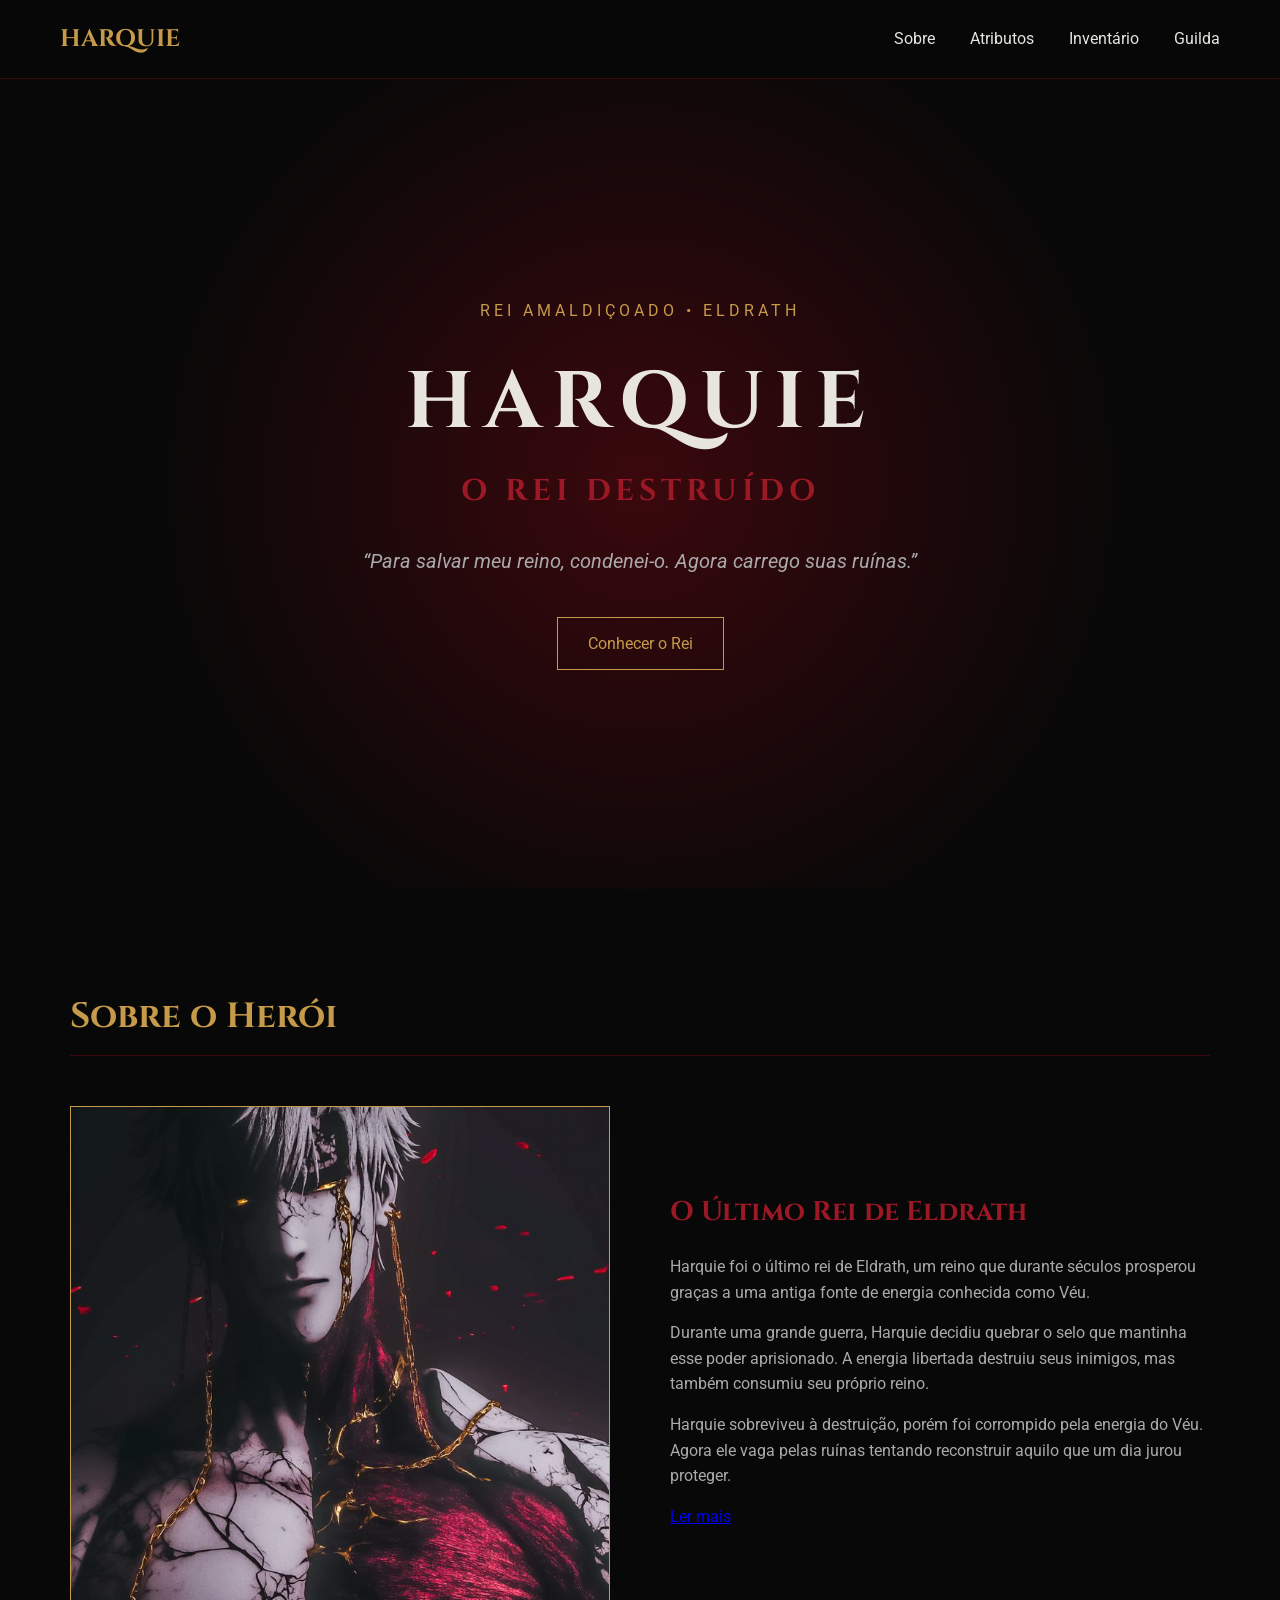
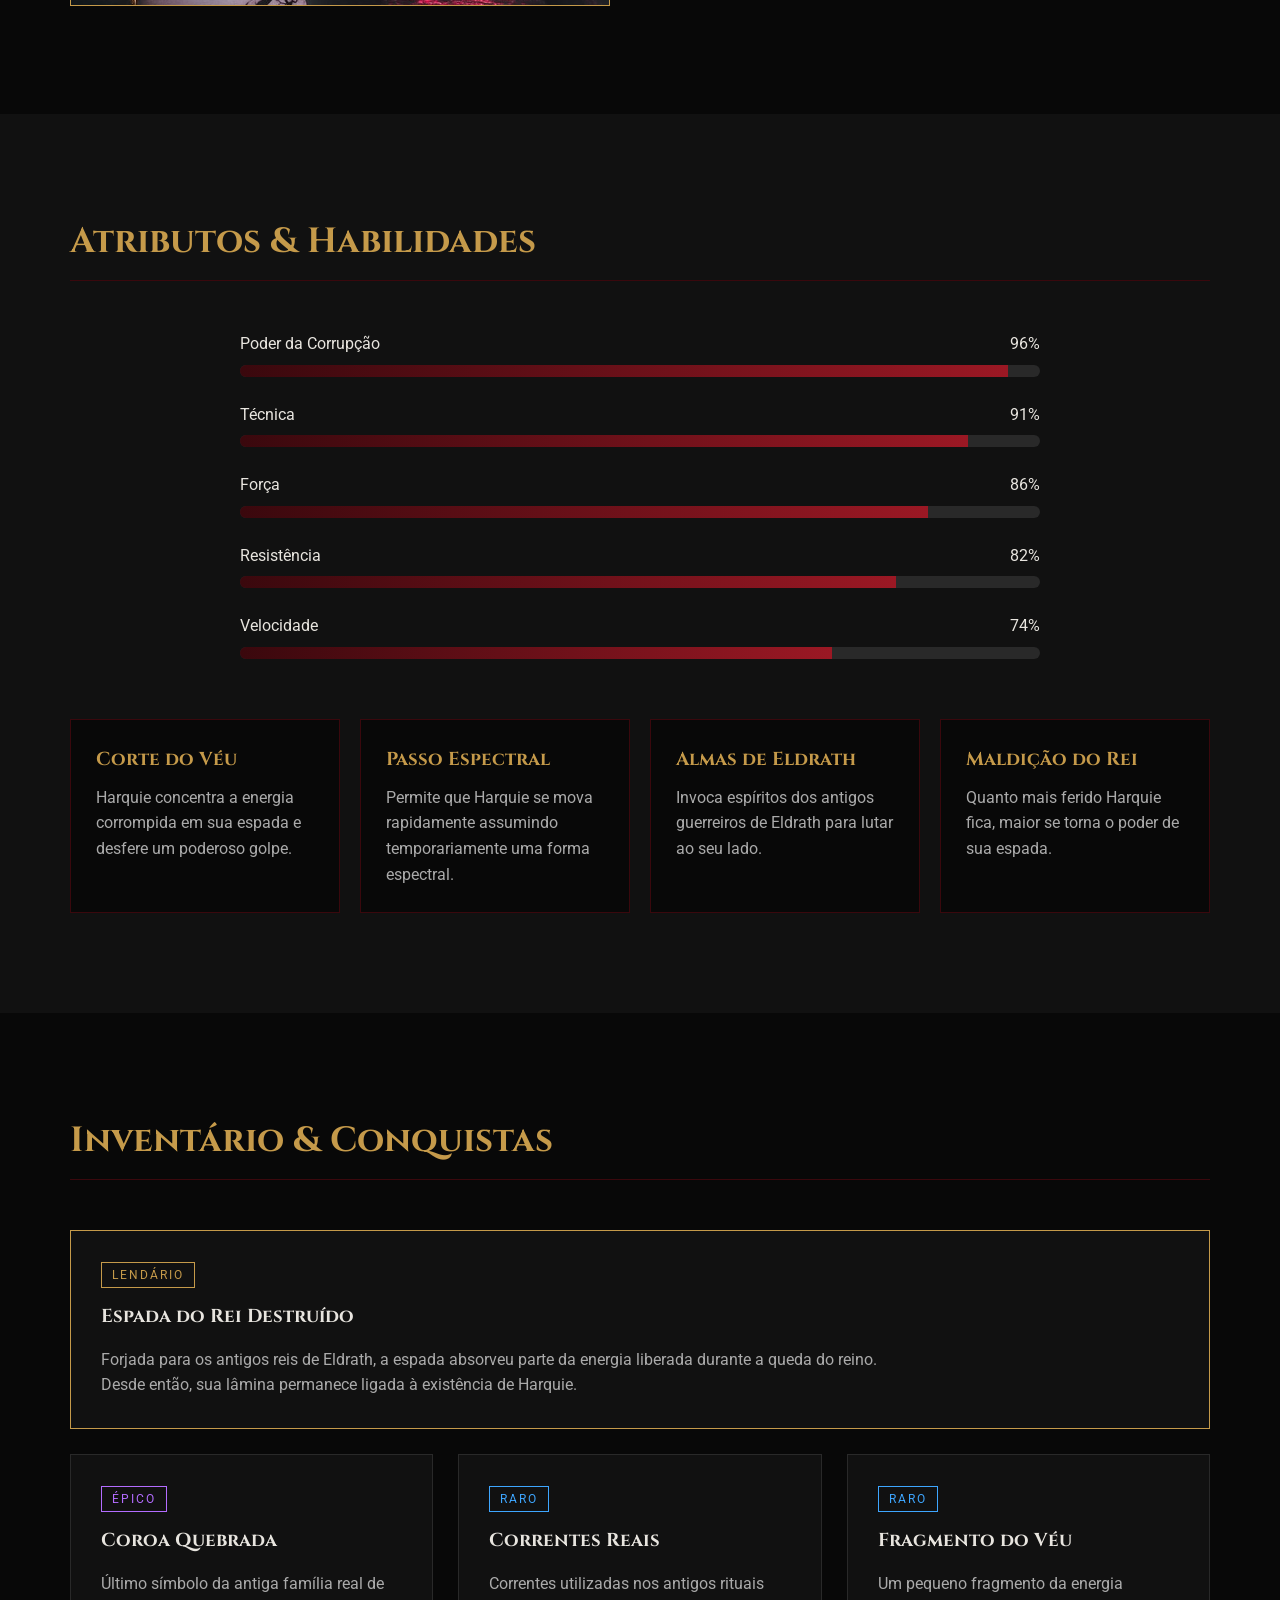
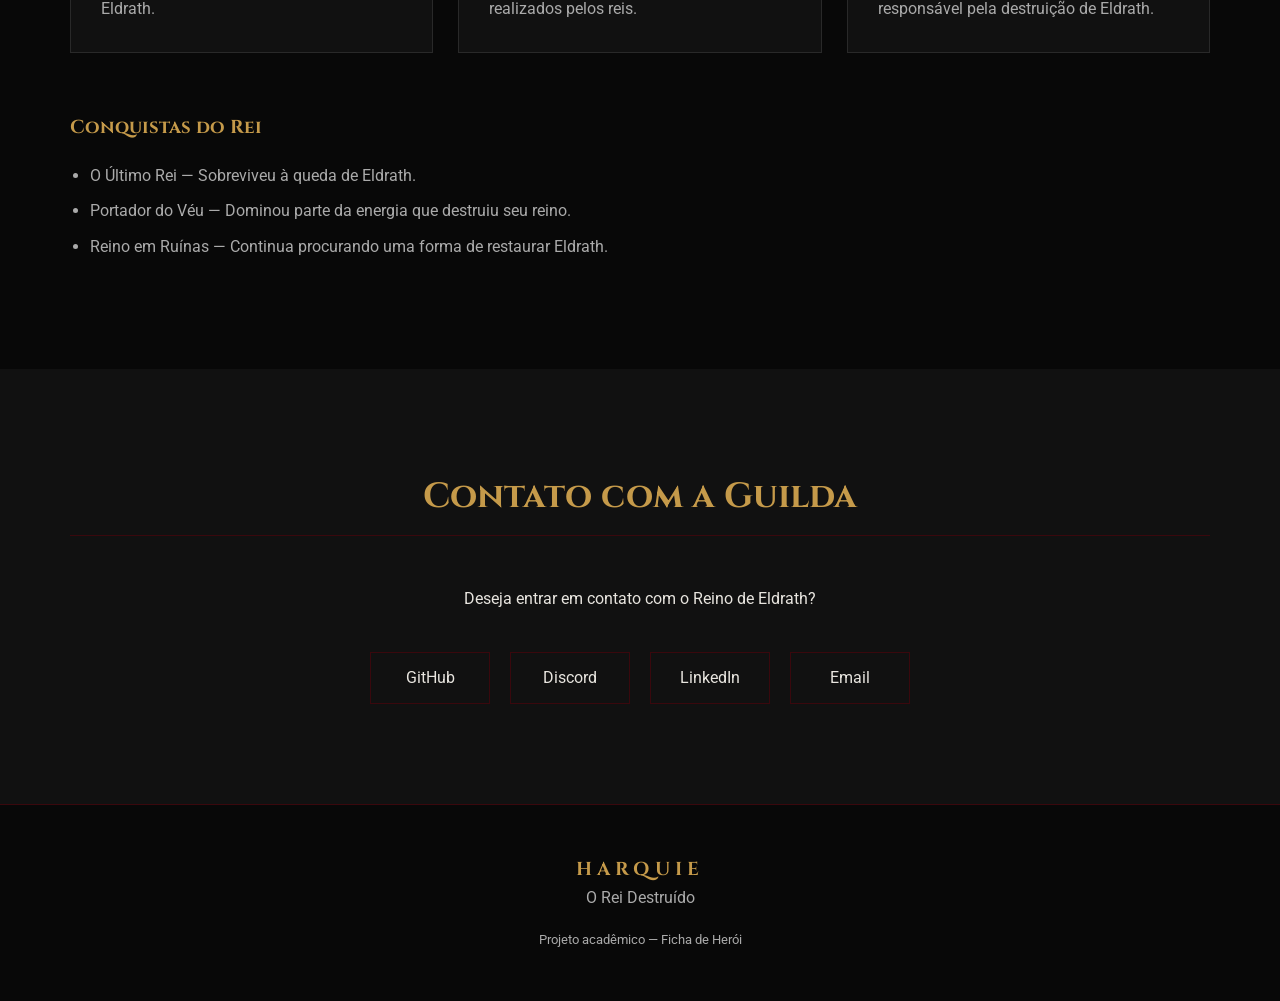
==== projeto irene/index.html @ 697c9e1d "Add files via upload" ====
<!DOCTYPE html>
<html lang="pt-BR">

<head>
    <meta charset="UTF-8">
    <meta name="viewport" content="width=device-width, initial-scale=1.0">

    <title>Harquie | O Rei Destruído</title>

    <link rel="stylesheet" href="style/style.css">

    <!-- Fonte -->
    <link href="https://fonts.googleapis.com/css2?family=Cinzel:wght@400;600;700&family=Roboto:wght@300;400;500&display=swap"
          rel="stylesheet">
</head>

<body>


    <header>
        <nav class="navbar">

            <a href="#inicio" class="logo">HARQUIE</a>

            <ul class="menu">
                <li><a href="#sobre">Sobre</a></li>
                <li><a href="#atributos">Atributos</a></li>
                <li><a href="#inventario">Inventário</a></li>
                <li><a href="#guilda">Guilda</a></li>
            </ul>

        </nav>
    </header>


    <main>


        <section id="inicio" class="inicio">

            <div class="inicio-conteudo">

                <p class="classe">REI AMALDIÇOADO • ELDRATH</p>

                <h1>HARQUIE</h1>

                <h2>O REI DESTRUÍDO</h2>

                <p class="frase">
                    “Para salvar meu reino, condenei-o.
                    Agora carrego suas ruínas.”
                </p>

                <a href="#sobre" class="botao">
                    Conhecer o Rei
                </a>

            </div>

        </section>


        <section id="sobre" class="secao">

            <h2 class="titulo-secao">Sobre o Herói</h2>

            <div class="sobre-container">

                <div class="sobre-imagem">

                    <img src="img/f9db0dd5-dcde-4ca6-95b7-bbda2cb70b74.png"
                         alt="Harquie, o Rei Destruído">

                </div>

                <div class="sobre-texto">

                    <h3>O Último Rei de Eldrath</h3>

                    <p>
                        Harquie foi o último rei de Eldrath,
                        um reino que durante séculos prosperou
                        graças a uma antiga fonte de energia
                        conhecida como Véu.
                    </p>

                    <p>
                        Durante uma grande guerra, Harquie decidiu
                        quebrar o selo que mantinha esse poder
                        aprisionado. A energia libertada destruiu
                        seus inimigos, mas também consumiu seu
                        próprio reino.
                    </p>

                    <p>
                        Harquie sobreviveu à destruição, porém foi
                        corrompido pela energia do Véu. Agora ele
                        vaga pelas ruínas tentando reconstruir
                        aquilo que um dia jurou proteger.
                    </p>

                    <a href="historia.html" class="botao-ler">Ler mais</a>

                </div>

            </div>

        </section>


        <section id="atributos" class="secao secao-escura">

            <h2 class="titulo-secao">
                Atributos & Habilidades
            </h2>

            <div class="atributos">

                <div class="atributo">
                    <div class="atributo-info">
                        <span>Poder da Corrupção</span>
                        <span>96%</span>
                    </div>

                    <div class="barra">
                        <div class="progresso p96"></div>
                    </div>
                </div>


                <div class="atributo">
                    <div class="atributo-info">
                        <span>Técnica</span>
                        <span>91%</span>
                    </div>

                    <div class="barra">
                        <div class="progresso p91"></div>
                    </div>
                </div>


                <div class="atributo">
                    <div class="atributo-info">
                        <span>Força</span>
                        <span>86%</span>
                    </div>

                    <div class="barra">
                        <div class="progresso p86"></div>
                    </div>
                </div>


                <div class="atributo">
                    <div class="atributo-info">
                        <span>Resistência</span>
                        <span>82%</span>
                    </div>

                    <div class="barra">
                        <div class="progresso p82"></div>
                    </div>
                </div>


                <div class="atributo">
                    <div class="atributo-info">
                        <span>Velocidade</span>
                        <span>74%</span>
                    </div>

                    <div class="barra">
                        <div class="progresso p74"></div>
                    </div>
                </div>

            </div>


            <!-- HABILIDADES -->

            <div class="habilidades">

                <article class="card-habilidade">
                    <h3>Corte do Véu</h3>

                    <p>
                        Harquie concentra a energia corrompida
                        em sua espada e desfere um poderoso golpe.
                    </p>
                </article>


                <article class="card-habilidade">
                    <h3>Passo Espectral</h3>

                    <p>
                        Permite que Harquie se mova rapidamente
                        assumindo temporariamente uma forma espectral.
                    </p>
                </article>


                <article class="card-habilidade">
                    <h3>Almas de Eldrath</h3>

                    <p>
                        Invoca espíritos dos antigos guerreiros
                        de Eldrath para lutar ao seu lado.
                    </p>
                </article>


                <article class="card-habilidade">
                    <h3>Maldição do Rei</h3>

                    <p>
                        Quanto mais ferido Harquie fica,
                        maior se torna o poder de sua espada.
                    </p>
                </article>

            </div>

        </section>


        <section id="inventario" class="secao">

            <h2 class="titulo-secao">
                Inventário & Conquistas
            </h2>


            <div class="inventario-grid">

                <article class="item item-principal">

                    <span class="raridade lendario">
                        LENDÁRIO
                    </span>

                    <h3>Espada do Rei Destruído</h3>

                    <p>
                        Forjada para os antigos reis de Eldrath,
                        a espada absorveu parte da energia liberada
                        durante a queda do reino.
                    </p>

                    <p>
                        Desde então, sua lâmina permanece ligada
                        à existência de Harquie.
                    </p>

                </article>


                <article class="item">

                    <span class="raridade epico">
                        ÉPICO
                    </span>

                    <h3>Coroa Quebrada</h3>

                    <p>
                        Último símbolo da antiga família real
                        de Eldrath.
                    </p>

                </article>


                <article class="item">

                    <span class="raridade raro">
                        RARO
                    </span>

                    <h3>Correntes Reais</h3>

                    <p>
                        Correntes utilizadas nos antigos rituais
                        realizados pelos reis.
                    </p>

                </article>


                <article class="item">

                    <span class="raridade raro">
                        RARO
                    </span>

                    <h3>Fragmento do Véu</h3>

                    <p>
                        Um pequeno fragmento da energia responsável
                        pela destruição de Eldrath.
                    </p>

                </article>

            </div>

            <div class="conquistas">

                <h3>Conquistas do Rei</h3>

                <ul>
                    <li>O Último Rei — Sobreviveu à queda de Eldrath.</li>

                    <li>
                        Portador do Véu — Dominou parte da energia
                        que destruiu seu reino.
                    </li>

                    <li>
                        Reino em Ruínas — Continua procurando
                        uma forma de restaurar Eldrath.
                    </li>
                </ul>

            </div>

        </section>

        <section id="guilda" class="secao secao-escura guilda">

            <h2 class="titulo-secao">
                Contato com a Guilda
            </h2>

            <p>
                Deseja entrar em contato com o Reino de Eldrath?
            </p>


            <div class="links-guilda">

                <a href="#">GitHub</a>

                <a href="#">Discord</a>

                <a href="#">LinkedIn</a>

                <a href="mailto:exemplo@email.com">
                    Email
                </a>

            </div>

        </section>

    </main>

    <footer>

        <h3>HARQUIE</h3>

        <p>O Rei Destruído</p>

        <p class="copyright">
            Projeto acadêmico — Ficha de Herói
        </p>

    </footer>


</body>

</html>
---- projeto irene/style/style.css ----
/* ================= VARIÁVEIS ================= */

:root {
    --preto: #080808;
    --preto-claro: #111111;

    --vermelho-escuro: #3a080d;
    --vermelho: #9b1824;

    --dourado: #c59a4a;

    --branco: #e8e5df;
    --cinza: #aaa;
}


/* ================= CONFIGURAÇÕES GERAIS ================= */

* {
    margin: 0;
    padding: 0;
    box-sizing: border-box;
}

html {
    scroll-behavior: smooth;
}

body {
    background: var(--preto);
    color: var(--branco);
    font-family: "Roboto", sans-serif;
    line-height: 1.6;
}


/* ================= CABEÇALHO ================= */

header {
    background: rgba(8, 8, 8, 0.95);
    border-bottom: 1px solid var(--vermelho-escuro);

    position: sticky;
    top: 0;

    z-index: 100;
}

.navbar {
    max-width: 1200px;
    margin: auto;

    padding: 20px;

    display: flex;
    justify-content: space-between;
    align-items: center;
}

.logo {
    font-family: "Cinzel", serif;

    color: var(--dourado);

    font-size: 24px;
    font-weight: bold;

    text-decoration: none;
}

.menu {
    list-style: none;

    display: flex;
    gap: 35px;
}

.menu a {
    color: var(--branco);
    text-decoration: none;

    transition: 0.3s;
}

.menu a:hover {
    color: var(--vermelho);
}


/* ================= INÍCIO ================= */

.inicio {
    min-height: 90vh;

    display: flex;
    justify-content: center;
    align-items: center;

    text-align: center;

    padding: 40px 20px;

    background:
        radial-gradient(
            circle,
            var(--vermelho-escuro),
            var(--preto) 65%
        );
}

.inicio-conteudo {
    max-width: 800px;
}

.classe {
    color: var(--dourado);

    letter-spacing: 4px;

    margin-bottom: 15px;
}

.inicio h1 {
    font-family: "Cinzel", serif;

    font-size: 80px;
    letter-spacing: 10px;
}

.inicio h2 {
    font-family: "Cinzel", serif;

    color: var(--vermelho);

    font-size: 30px;

    letter-spacing: 5px;

    margin-bottom: 30px;
}

.frase {
    color: var(--cinza);

    font-size: 20px;
    font-style: italic;

    margin-bottom: 40px;
}

.botao {
    display: inline-block;

    padding: 13px 30px;

    border: 1px solid var(--dourado);

    color: var(--dourado);

    text-decoration: none;

    transition: 0.3s;
}

.botao:hover {
    background: var(--dourado);
    color: var(--preto);

    transform: scale(1.05);
}


/* ================= SEÇÕES ================= */

.secao {
    max-width: 1200px;

    margin: auto;

    padding: 100px 30px;
}

.secao-escura {
    max-width: none;

    padding-left: max(30px, calc((100% - 1140px) / 2));
    padding-right: max(30px, calc((100% - 1140px) / 2));

    background: var(--preto-claro);
}

.titulo-secao {
    font-family: "Cinzel", serif;

    font-size: 35px;

    color: var(--dourado);

    margin-bottom: 50px;

    border-bottom: 1px solid var(--vermelho-escuro);

    padding-bottom: 10px;
}


/* ================= SOBRE ================= */

.sobre-container {
    display: flex;

    align-items: center;

    gap: 60px;
}

.sobre-imagem {
    flex: 1;
}

.sobre-imagem img {
    width: 100%;

    max-height: 500px;

    object-fit: cover;

    border: 1px solid var(--dourado);
}

.sobre-texto {
    flex: 1;
}

.sobre-texto h3 {
    font-family: "Cinzel", serif;

    color: var(--vermelho);

    font-size: 27px;

    margin-bottom: 20px;
}

.sobre-texto p {
    color: var(--cinza);

    margin-bottom: 15px;
}


/* ================= ATRIBUTOS ================= */

.atributos {
    max-width: 800px;

    margin: auto;

    margin-bottom: 60px;
}

.atributo {
    margin-bottom: 25px;
}

.atributo-info {
    display: flex;

    justify-content: space-between;

    margin-bottom: 8px;
}

.barra {
    height: 12px;

    background: #292929;

    border-radius: 10px;

    overflow: hidden;
}

.progresso {
    height: 100%;

    background:
        linear-gradient(
            90deg,
            var(--vermelho-escuro),
            var(--vermelho)
        );
}


/* PORCENTAGENS */

.p96 {
    width: 96%;
}

.p91 {
    width: 91%;
}

.p86 {
    width: 86%;
}

.p82 {
    width: 82%;
}

.p74 {
    width: 74%;
}


/* ================= HABILIDADES ================= */

.habilidades {
    display: grid;

    grid-template-columns:
        repeat(4, 1fr);

    gap: 20px;
}

.card-habilidade {
    background: var(--preto);

    border: 1px solid var(--vermelho-escuro);

    padding: 25px;

    transition: 0.3s;
}

.card-habilidade h3 {
    font-family: "Cinzel", serif;

    color: var(--dourado);

    margin-bottom: 10px;
}

.card-habilidade p {
    color: var(--cinza);
}

.card-habilidade:hover {
    border-color: var(--vermelho);

    transform: translateY(-5px);
}


/* ================= INVENTÁRIO ================= */

.inventario-grid {
    display: grid;

    grid-template-columns:
        repeat(3, 1fr);

    gap: 25px;
}

.item {
    background: var(--preto-claro);

    border: 1px solid #292929;

    padding: 30px;

    transition: 0.3s;
}

.item:hover {
    border-color: var(--vermelho);

    transform: scale(1.02);
}

.item-principal {
    grid-column: span 3;

    border-color: var(--dourado);
}

.item h3 {
    font-family: "Cinzel", serif;

    color: var(--branco);

    margin: 15px 0;
}

.item p {
    color: var(--cinza);
}

.raridade {
    font-size: 12px;

    letter-spacing: 2px;

    padding: 5px 10px;

    border: 1px solid;
}

.lendario {
    color: var(--dourado);
}

.epico {
    color: #b36cff;
}

.raro {
    color: #3ea6ff;
}


/* ================= CONQUISTAS ================= */

.conquistas {
    margin-top: 60px;
}

.conquistas h3 {
    font-family: "Cinzel", serif;

    color: var(--dourado);

    margin-bottom: 20px;
}

.conquistas ul {
    padding-left: 20px;
}

.conquistas li {
    margin-bottom: 10px;

    color: var(--cinza);
}


/* ================= GUILDA ================= */

.guilda {
    text-align: center;
}

.links-guilda {
    margin-top: 40px;

    display: flex;

    justify-content: center;

    gap: 20px;
}

.links-guilda a {
    min-width: 120px;

    padding: 12px 20px;

    color: var(--branco);

    border: 1px solid var(--vermelho-escuro);

    text-decoration: none;

    transition: 0.3s;
}

.links-guilda a:hover {
    color: var(--dourado);

    border-color: var(--dourado);

    transform: translateY(-4px);
}


/* ================= RODAPÉ ================= */

footer {
    padding: 50px 20px;

    text-align: center;

    border-top: 1px solid var(--vermelho-escuro);
}

footer h3 {
    font-family: "Cinzel", serif;

    color: var(--dourado);

    letter-spacing: 5px;
}

footer p {
    color: var(--cinza);
}

.copyright {
    margin-top: 20px;

    font-size: 13px;
}


/* ================= RESPONSIVIDADE ================= */


/* TABLET */

@media (max-width: 900px) {

    .habilidades {
        grid-template-columns:
            repeat(2, 1fr);
    }

    .inventario-grid {
        grid-template-columns:
            repeat(2, 1fr);
    }

    .item-principal {
        grid-column: span 2;
    }

}


/* CELULAR */

@media (max-width: 600px) {

    .navbar {
        flex-direction: column;

        gap: 15px;
    }

    .menu {
        gap: 15px;

        flex-wrap: wrap;

        justify-content: center;
    }

    .inicio h1 {
        font-size: 45px;

        letter-spacing: 5px;
    }

    .inicio h2 {
        font-size: 20px;
    }

    .sobre-container {
        flex-direction: column;
    }

    .habilidades {
        grid-template-columns: 1fr;
    }

    .inventario-grid {
        grid-template-columns: 1fr;
    }

    .item-principal {
        grid-column: span 1;
    }

    .links-guilda {
        flex-direction: column;

        align-items: center;
    }

}
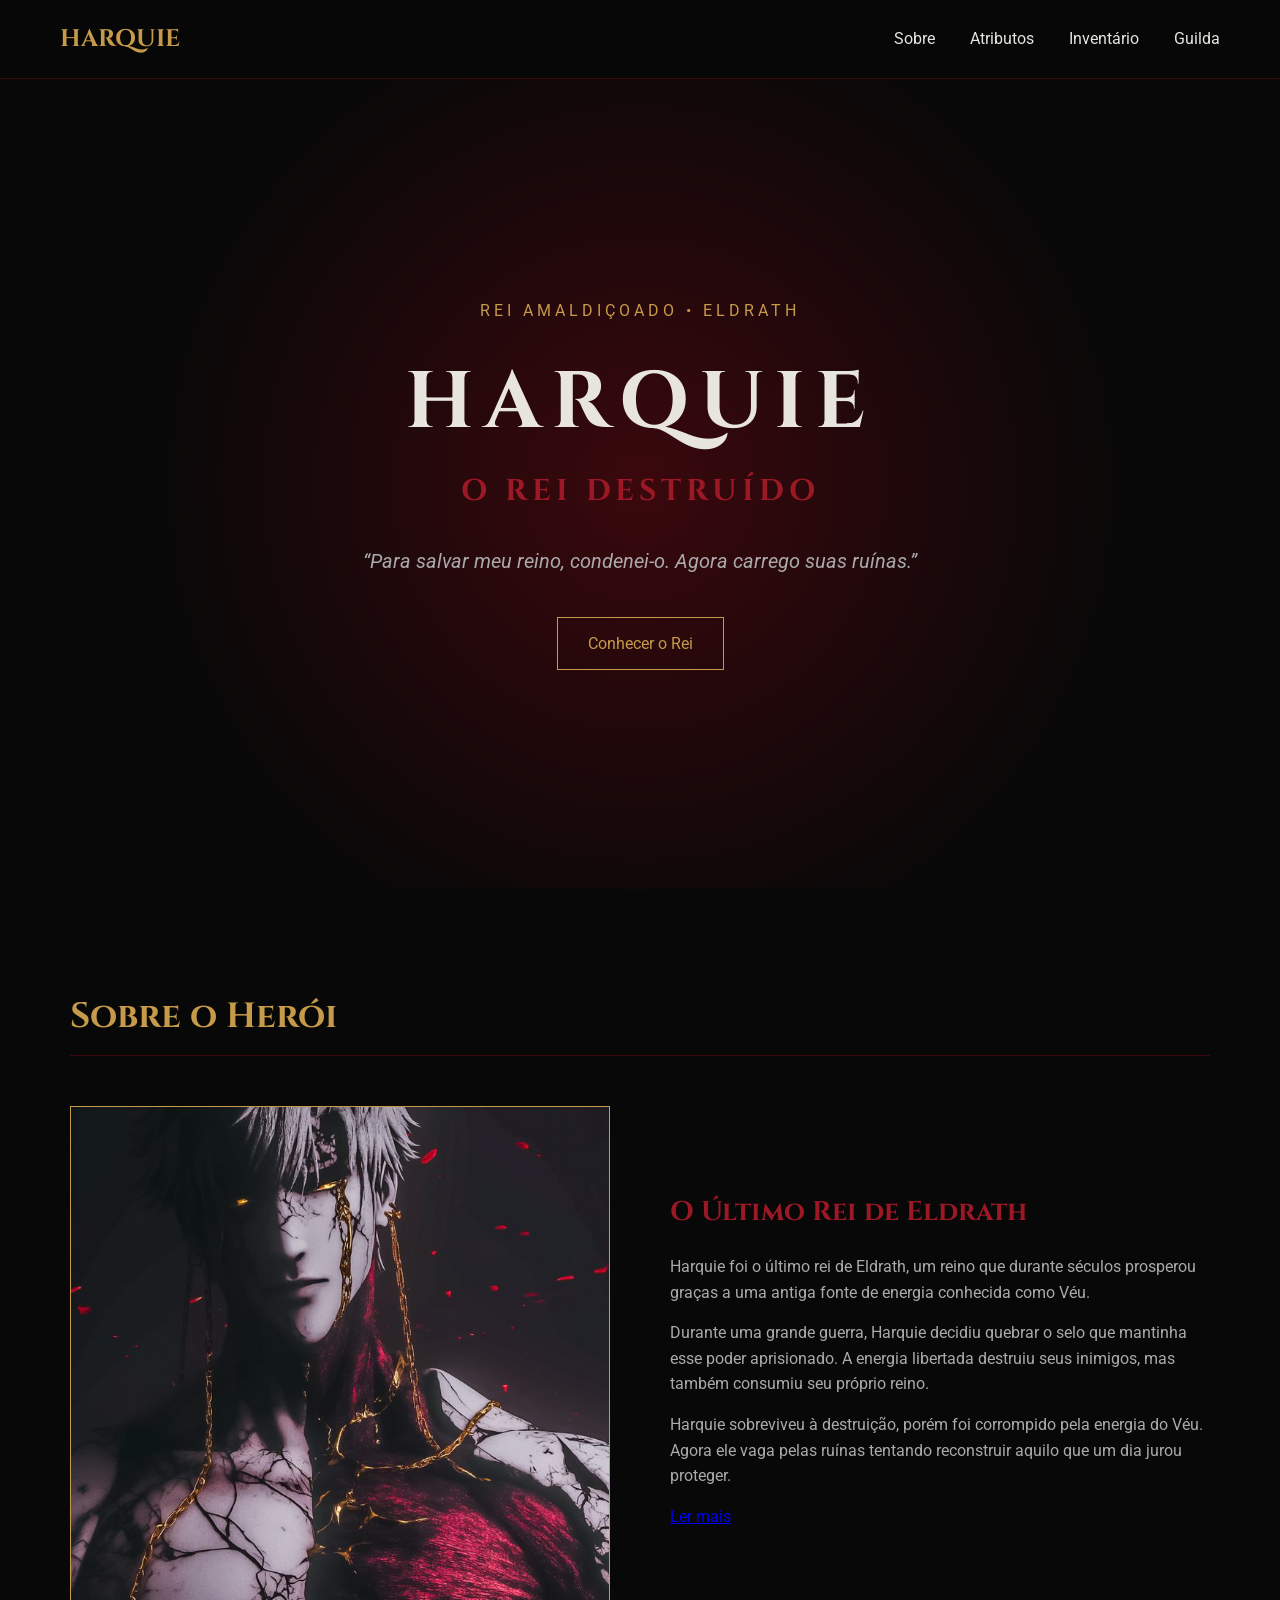
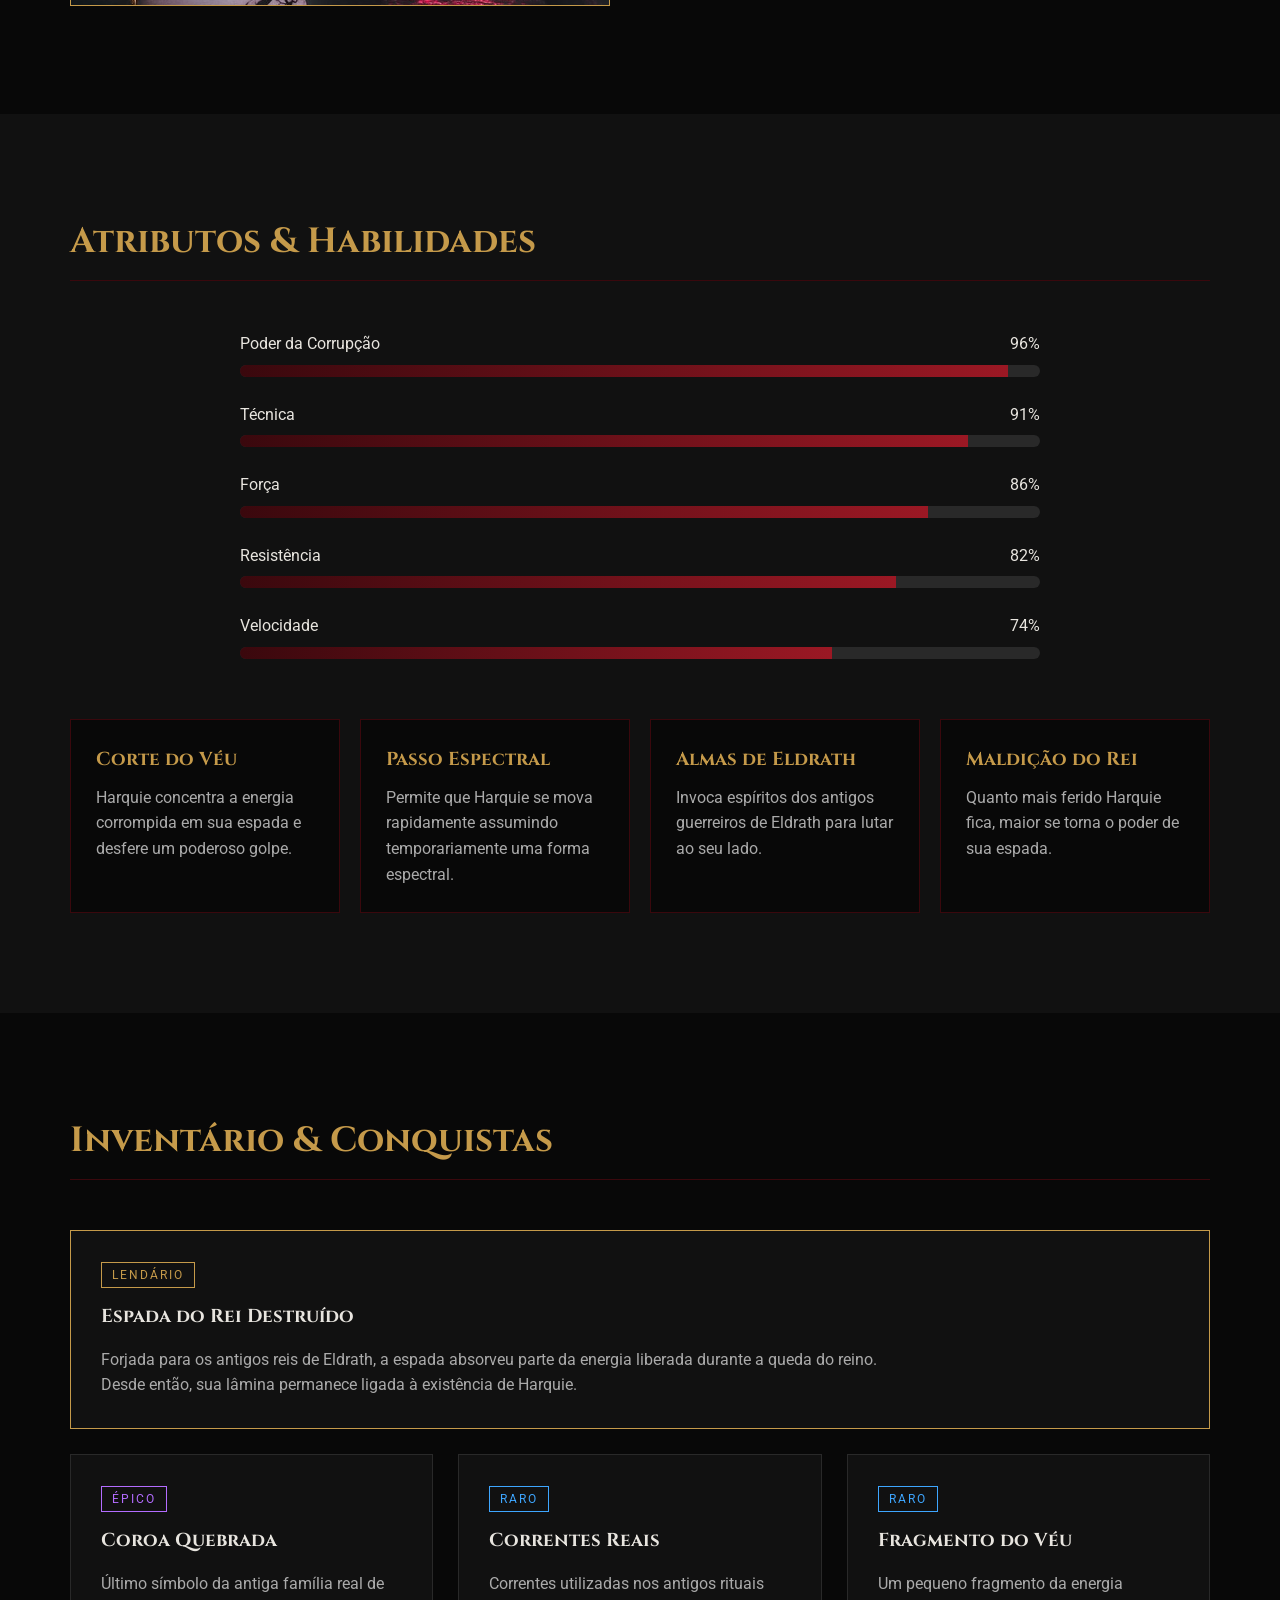
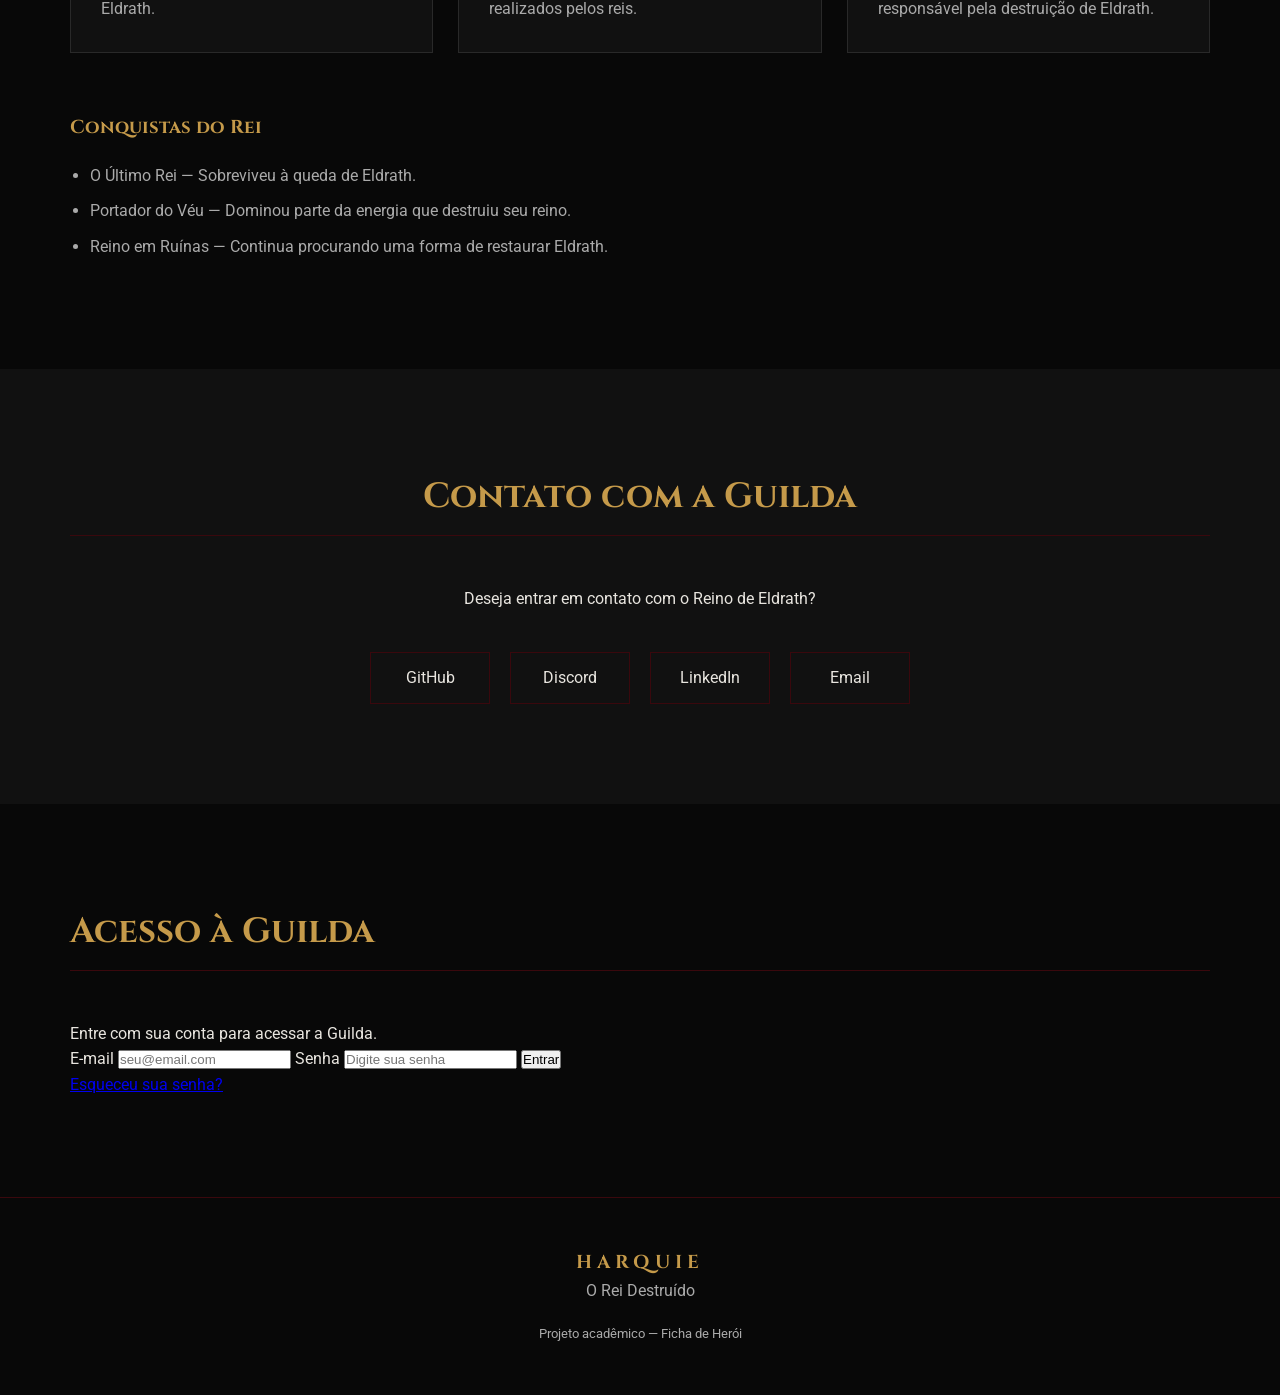
==== commit b10eb850: "Add files via upload" ====
--- a/projeto irene/index.html
+++ b/projeto irene/index.html
@@ -177,9 +177,6 @@
 
             </div>
 
-
-            <!-- HABILIDADES -->
-
             <div class="habilidades">
 
                 <article class="card-habilidade">
@@ -354,8 +351,43 @@
             </div>
 
         </section>
+        
+<section id="login" class="secao login-secao">
+    <h2 class="titulo-secao">Acesso à Guilda</h2>
+    <p>Entre com sua conta para acessar a Guilda.</p>
+
+    <form class="login-formulario" action="#" method="post">
+        <label for="login-email">E-mail</label>
+        <input
+            type="email"
+            id="login-email"
+            name="email"
+            placeholder="seu@email.com"
+            autocomplete="email"
+            required
+        >
+
+        <label for="login-senha">Senha</label>
+        <input
+            type="password"
+            id="login-senha"
+            name="senha"
+            placeholder="Digite sua senha"
+            autocomplete="current-password"
+            required
+        >
+
+        <button type="submit">Entrar</button>
+
+        <p class="login-ajuda">
+            <a href="#">Esqueceu sua senha?</a>
+        </p>
+    </form>
+</section>
+
 
     </main>
+
 
     <footer>
 
